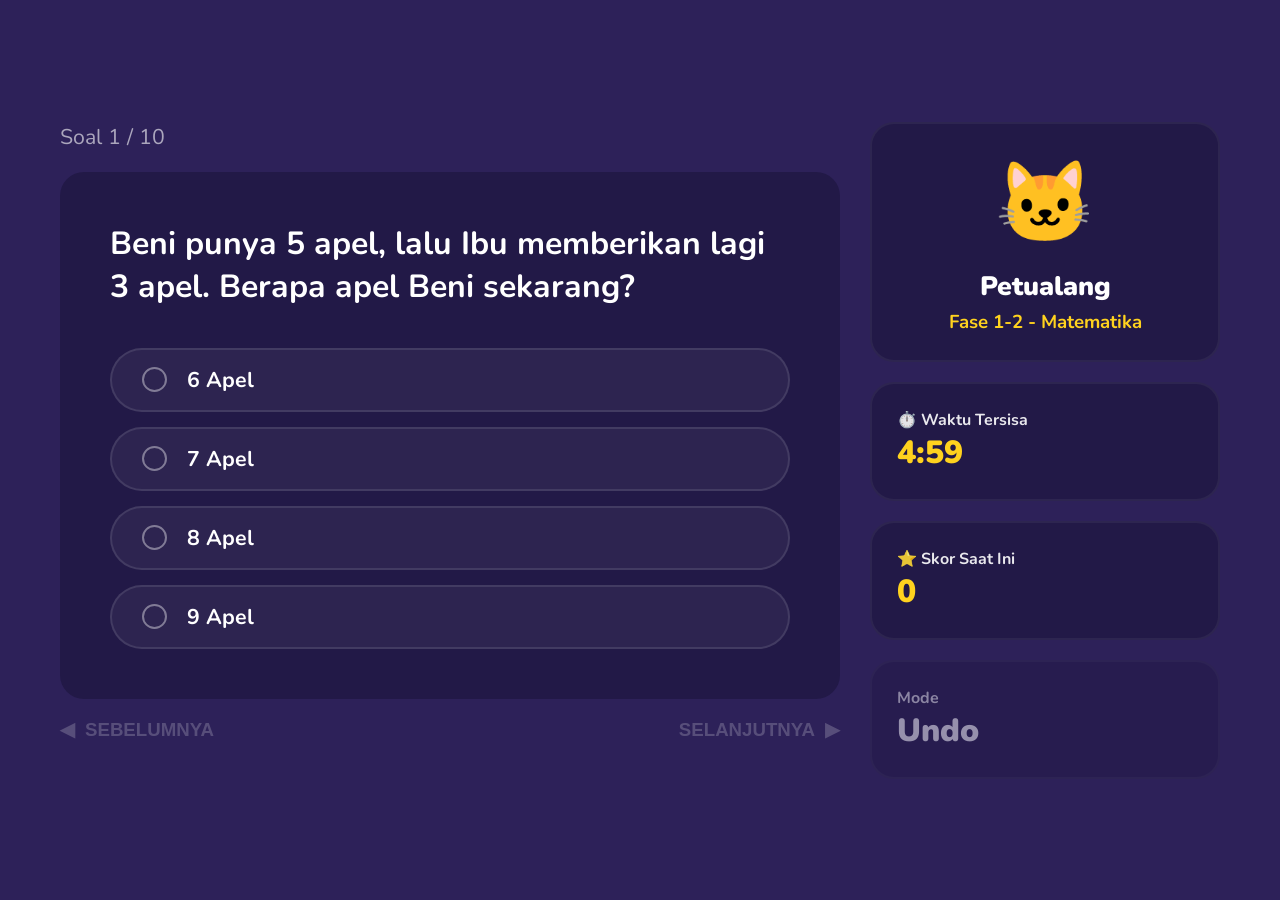
==== kuis.html @ db153680 "Add files via upload" ====
﻿<!DOCTYPE html>
<html lang="id">
<head>
    <meta charset="UTF-8">
    <meta name="viewport" content="width=device-width, initial-scale=1.0">
    <title>Quiz Bintang - Sedang Mengerjakan</title>
    <link rel="preconnect" href="https://fonts.googleapis.com">
    <link rel="preconnect" href="https://fonts.gstatic.com" crossorigin>
    <link href="https://fonts.googleapis.com/css2?family=Nunito:wght@400;700;900&display=swap" rel="stylesheet">
    <link rel="stylesheet" href="style.css">
</head>
<body>

    <div class="app-background">
        <div class="kuis-layout">
            <main>
                <div class="nomor-soal" id="display-progress">Soal 1 / 10</div>
                <div class="box-soal">
                    <h2 class="teks-pertanyaan" id="teks-soal">Memuat soal...</h2>
                    <div class="opsi-container" id="container-opsi"></div>
                </div>

                <div class="footer-nav">
                    <button class="btn-nav" id="btn-sebelumnya" disabled>
                        <span>◀</span> SEBELUMNYA
                    </button>
                    <button class="btn-nav" id="btn-selanjutnya" disabled>
                        SELANJUTNYA <span>▶</span>
                    </button>
                </div>
            </main>

            <aside class="sidebar-kuis">
                <div class="widget-kuis profil-peserta">
                    <div class="char-display" id="player-char">🐱</div>
                    <div class="name-display" id="player-name">Peserta</div>
                    <p id="display-fase-mapel" style="color:var(--text-gold); font-weight:700; font-size:14pt; margin-top:5px;">KUIS</p>
                </div>

                <div class="widget-kuis">
                    <div class="info-label">⏱️ Waktu Tersisa</div>
                    <div class="info-value" id="timer">05:00</div>
                </div>

                <div class="widget-kuis">
                    <div class="info-label">⭐ Skor Saat Ini</div>
                    <div class="info-value" id="skor-live">0</div>
                </div>

                <div class="widget-kuis" style="opacity: 0.5;">
                    <div class="info-label">Mode</div>
                    <div class="info-value">Undo</div>
                </div>
            </aside>
        </div>
    </div>

    <script src="data-karakter.js"></script>
    <script src="data-soal.js"></script>

    <script>
        class NodeSoal {
            constructor(soalMentah) {
                this.id = soalMentah.id;
                this.teks = soalMentah.teks;
                this.pilihan = soalMentah.pilihan;
                this.kunci = soalMentah.kunci;
                this.jawabanUser = null;
                this.next = null;
            }
        }

        class LinkedListBankSoal {
            constructor() {
                this.head = null;
                this.size = 0;
            }

            insertLast(soalMentah) {
                // ======= [LOGIKA STRUKTUR DATA: LINKED LIST INSERT LAST - BUAT NODE BARU] =======
                const node = new NodeSoal(soalMentah);
                if (!this.head) {
                    // ======= [LOGIKA STRUKTUR DATA: LINKED LIST HEAD DIISI NODE PERTAMA] =======
                    this.head = node;
                } else {
                    // ======= [LOGIKA STRUKTUR DATA: LINKED LIST TRAVERSAL MULAI DARI HEAD] =======
                    let curr = this.head;
                    // ======= [LOGIKA STRUKTUR DATA: LINKED LIST CEK POINTER NEXT SAMPAI TAIL] =======
                    while (curr.next) curr = curr.next;
                    // ======= [LOGIKA STRUKTUR DATA: LINKED LIST SAMBUNG TAIL.NEXT KE NODE BARU] =======
                    curr.next = node;
                }
                // ======= [LOGIKA STRUKTUR DATA: LINKED LIST UPDATE UKURAN LIST] =======
                this.size++;
            }

            clear() {
                // ======= [LOGIKA STRUKTUR DATA: LINKED LIST CLEAR HEAD] =======
                this.head = null;
                // ======= [LOGIKA STRUKTUR DATA: LINKED LIST RESET SIZE] =======
                this.size = 0;
            }
        }

        class DSNode {
            constructor(ptr) {
                this.data = ptr;
                this.next = null;
            }
        }

        class DequeAntreanSoal {
            constructor() {
                this.front = null;
                this.rear = null;
                this.size = 0;
            }

            enqueueRear(nodeSoalPtr) {
                // ======= [LOGIKA STRUKTUR DATA: QUEUE ENQUEUE REAR - BUAT NODE BARU] =======
                const node = new DSNode(nodeSoalPtr);
                if (!this.rear) {
                    // ======= [LOGIKA STRUKTUR DATA: QUEUE FRONT DAN REAR DIISI NODE PERTAMA] =======
                    this.front = this.rear = node;
                } else {
                    // ======= [LOGIKA STRUKTUR DATA: QUEUE SAMBUNG REAR.NEXT KE NODE BARU] =======
                    this.rear.next = node;
                    // ======= [LOGIKA STRUKTUR DATA: QUEUE GESER POINTER REAR] =======
                    this.rear = node;
                }
                // ======= [LOGIKA STRUKTUR DATA: QUEUE UPDATE SIZE] =======
                this.size++;
            }

            enqueueFront(nodeSoalPtr) {
                // ======= [LOGIKA STRUKTUR DATA: DEQUE ENQUEUE FRONT - BUAT NODE BARU] =======
                const node = new DSNode(nodeSoalPtr);
                if (!this.front) {
                    // ======= [LOGIKA STRUKTUR DATA: DEQUE FRONT DAN REAR DIISI NODE PERTAMA] =======
                    this.front = this.rear = node;
                } else {
                    // ======= [LOGIKA STRUKTUR DATA: DEQUE NODE BARU MENUNJUK FRONT LAMA] =======
                    node.next = this.front;
                    // ======= [LOGIKA STRUKTUR DATA: DEQUE GESER POINTER FRONT KE NODE BARU] =======
                    this.front = node;
                }
                // ======= [LOGIKA STRUKTUR DATA: DEQUE UPDATE SIZE] =======
                this.size++;
            }

            dequeue() {
                // ======= [LOGIKA STRUKTUR DATA: QUEUE DEQUEUE - CEK KOSONG] =======
                if (!this.front) return null;
                // ======= [LOGIKA STRUKTUR DATA: QUEUE DEQUEUE - AMBIL DATA DARI FRONT] =======
                const data = this.front.data;
                // ======= [LOGIKA STRUKTUR DATA: QUEUE DEQUEUE - GESER FRONT KE NODE BERIKUTNYA] =======
                this.front = this.front.next;
                // ======= [LOGIKA STRUKTUR DATA: QUEUE DEQUEUE - RESET REAR JIKA ANTREAN HABIS] =======
                if (!this.front) this.rear = null;
                // ======= [LOGIKA STRUKTUR DATA: QUEUE DEQUEUE - UPDATE SIZE] =======
                this.size--;
                return data;
            }

            isEmpty() {
                return this.size === 0;
            }
        }

        class StackUndoJawaban {
            constructor() {
                this.top = null;
                this.count = 0;
            }

            push(nodeSoalPtr) {
                // ======= [LOGIKA STRUKTUR DATA: STACK PUSH - BUAT NODE BARU] =======
                const node = new DSNode(nodeSoalPtr);
                // ======= [LOGIKA STRUKTUR DATA: STACK PUSH - NODE BARU MENUNJUK TOP LAMA] =======
                node.next = this.top;
                // ======= [LOGIKA STRUKTUR DATA: STACK PUSH - TOP DIGESER KE NODE BARU] =======
                this.top = node;
                // ======= [LOGIKA STRUKTUR DATA: STACK PUSH - UPDATE COUNT] =======
                this.count++;
            }

            pop() {
                // ======= [LOGIKA STRUKTUR DATA: STACK POP - CEK KOSONG] =======
                if (!this.top) return null;
                // ======= [LOGIKA STRUKTUR DATA: STACK POP - AMBIL DATA DARI TOP] =======
                const data = this.top.data;
                // ======= [LOGIKA STRUKTUR DATA: STACK POP - TOP DIGESER KE NODE BERIKUTNYA] =======
                this.top = this.top.next;
                // ======= [LOGIKA STRUKTUR DATA: STACK POP - UPDATE COUNT] =======
                this.count--;
                return data;
            }

            isEmpty() {
                return this.top === null;
            }
        }

        const fase = localStorage.getItem('selected_fase') || '1-2';
        const mapelTersimpan = localStorage.getItem('selected_mapel') || 'MTK';
        const nama = localStorage.getItem('player_name') || 'Petualang';
        const charId = localStorage.getItem('player_char_id') || 'kucing';

        const normalisasiMapel = {
            'Matematika': 'MTK',
            'MTK': 'MTK',
            'Umum': 'PENGETAHUAN_UMUM',
            'Pengetahuan Umum': 'PENGETAHUAN_UMUM',
            'PENGETAHUAN_UMUM': 'PENGETAHUAN_UMUM',
            'Inggris': 'INGGRIS',
            'Bahasa Inggris': 'INGGRIS',
            'INGGRIS': 'INGGRIS',
            'IPAS': 'IPAS'
        };
        const labelMapel = {
            'MTK': 'Matematika',
            'PENGETAHUAN_UMUM': 'Pengetahuan Umum',
            'INGGRIS': 'Bahasa Inggris',
            'IPAS': 'IPAS'
        };
        const mapel = normalisasiMapel[mapelTersimpan] || mapelTersimpan;

        document.getElementById('player-name').innerText = nama;
        document.getElementById('display-fase-mapel').innerText = `Fase ${fase} - ${labelMapel[mapel] || mapel}`;
        const charData = DAFTAR_KARAKTER.find(c => c.id === charId);
        document.getElementById('player-char').innerText = charData ? charData.emoji : '🐱';

        const bankSoal = new LinkedListBankSoal();
        const antreanKuis = new DequeAntreanSoal();
        const stackUndo = new StackUndoJawaban();

        let soalAktif = null;
        let skor = 0;
        let nomorUrut = 0;
        let waktu = 300;
        let kuisSudahSelesai = false;

        const sumberData = (BANK_SOAL_MENTAH[fase] && BANK_SOAL_MENTAH[fase][mapel])
            ? BANK_SOAL_MENTAH[fase][mapel]
            : BANK_SOAL_MENTAH['1-2']['MTK'];

        sumberData.forEach(item => {
            // ======= [LOGIKA STRUKTUR DATA: LINKED LIST INSERT LAST SAAT MEMUAT BANK SOAL] =======
            bankSoal.insertLast(item);
        });

        const totalSoal = bankSoal.size;

        // ======= [LOGIKA STRUKTUR DATA: LINKED LIST TRAVERSAL DIMULAI DARI HEAD] =======
        let ptr = bankSoal.head;
        while (ptr) {
            // ======= [LOGIKA STRUKTUR DATA: QUEUE ENQUEUE REAR DARI NODE LINKED LIST] =======
            antreanKuis.enqueueRear(ptr);
            // ======= [LOGIKA STRUKTUR DATA: LINKED LIST PINDAH KE POINTER NEXT] =======
            ptr = ptr.next;
        }

        function tampilkanSoal() {
            if (antreanKuis.isEmpty()) {
                selesaikanKuis();
                return;
            }

            nomorUrut++;
            // ======= [LOGIKA STRUKTUR DATA: QUEUE DEQUEUE UNTUK MENGAMBIL SOAL AKTIF] =======
            soalAktif = antreanKuis.dequeue();

            document.getElementById('display-progress').innerText = `Soal ${nomorUrut} / ${totalSoal}`;
            document.getElementById('teks-soal').innerText = soalAktif.teks;
            document.getElementById('btn-sebelumnya').disabled = stackUndo.isEmpty();
            document.getElementById('btn-selanjutnya').disabled = true;

            const containerOpsi = document.getElementById('container-opsi');
            containerOpsi.innerHTML = '';

            const abcd = ['A', 'B', 'C', 'D'];
            soalAktif.pilihan.forEach((teks, idx) => {
                const div = document.createElement('div');
                div.className = 'opsi-item';
                div.innerHTML = `<div class="bullet-radio"></div> <span>${teks}</span>`;

                if (soalAktif.jawabanUser === abcd[idx]) {
                    div.classList.add('selected');
                    document.getElementById('btn-selanjutnya').disabled = false;
                }

                div.onclick = () => {
                    document.querySelectorAll('.opsi-item').forEach(el => el.classList.remove('selected'));
                    div.classList.add('selected');
                    // ======= [LOGIKA STRUKTUR DATA: LINKED LIST UPDATE FIELD JAWABAN DI NODE AKTIF] =======
                    soalAktif.jawabanUser = abcd[idx];
                    document.getElementById('btn-selanjutnya').disabled = false;
                };
                containerOpsi.appendChild(div);
            });
        }

        document.getElementById('btn-selanjutnya').onclick = () => {
            // ======= [LOGIKA STRUKTUR DATA: STACK PUSH SOAL AKTIF KE RIWAYAT UNDO] =======
            stackUndo.push(soalAktif);
            hitungSkorLive();
            tampilkanSoal();
        };

        document.getElementById('btn-sebelumnya').onclick = () => {
            if (stackUndo.isEmpty()) return;

            // ======= [LOGIKA STRUKTUR DATA: DEQUE ENQUEUE FRONT SOAL AKTIF UNTUK DIKEMBALIKAN] =======
            antreanKuis.enqueueFront(soalAktif);
            // ======= [LOGIKA STRUKTUR DATA: STACK POP AMBIL SOAL SEBELUMNYA] =======
            const soalLama = stackUndo.pop();

            hitungSkorLive();
            nomorUrut -= 2;
            if (nomorUrut < 0) nomorUrut = 0;
            soalAktif = null;

            // ======= [LOGIKA STRUKTUR DATA: DEQUE ENQUEUE FRONT SOAL LAMA AGAR LANGSUNG DIRENDER] =======
            antreanKuis.enqueueFront(soalLama);
            tampilkanSoal();
        };

        function hitungSkorLive() {
            let skorSementara = 0;
            // ======= [LOGIKA STRUKTUR DATA: STACK TRAVERSAL DIMULAI DARI TOP] =======
            let cursor = stackUndo.top;
            while (cursor) {
                if (cursor.data.jawabanUser === cursor.data.kunci) skorSementara += 10;
                // ======= [LOGIKA STRUKTUR DATA: STACK TRAVERSAL PINDAH KE NODE NEXT] =======
                cursor = cursor.next;
            }
            skor = skorSementara;
            document.getElementById('skor-live').innerText = skor;
        }

        function selesaikanKuis() {
            if (kuisSudahSelesai) return;
            kuisSudahSelesai = true;
            clearInterval(timerInterval);

            let benar = 0;
            // ======= [LOGIKA STRUKTUR DATA: LINKED LIST TRAVERSAL REKAP SKOR DIMULAI DARI HEAD] =======
            let curr = bankSoal.head;
            while (curr) {
                if (curr.jawabanUser === curr.kunci) benar++;
                // ======= [LOGIKA STRUKTUR DATA: LINKED LIST TRAVERSAL PINDAH KE POINTER NEXT] =======
                curr = curr.next;
            }

            const skorAkhir = benar * 10;
            localStorage.setItem('skor_akhir', skorAkhir);
            localStorage.setItem('benar_hitung', benar);
            localStorage.setItem('durasi_detik', 300 - waktu);
            window.location.href = 'statistik.html';
        }

        const timerInterval = setInterval(() => {
            if (waktu > 0) {
                waktu--;
                const m = Math.floor(waktu / 60);
                const d = waktu % 60;
                document.getElementById('timer').innerText = `${m}:${d < 10 ? '0' + d : d}`;
            } else {
                alert('Waktu pengerjaan kuis habis!');
                selesaikanKuis();
            }
        }, 1000);

        tampilkanSoal();
    </script>
</body>
</html>
---- style.css ----
/* --- RESET & VARIABLES --- */
* {
    box-sizing: border-box;
    margin: 0;
    padding: 0;
}

:root {
    --bg-color: #2D2159;         
    --input-bg-color: #1D143D;   
    --char-bg-color: #2B2158;    
    --btn-bg-color: #2D2453;     
    --card-kelas-bg: #221947;    /* Warna ungu kotak kelas sesuai figma */
    --text-white: #FFFFFF;
    --text-pink: #FF66A1;
    --text-gold: #FFD21E;
    --font-family: 'Nunito', sans-serif;
}

body {
    font-family: var(--font-family);
    -webkit-font-smoothing: antialiased;
    background-color: var(--bg-color);
    min-height: 100vh;
    display: flex;
    justify-content: center;
    align-items: center;
    overflow-x: hidden;
}

.app-background {
    width: 100%;
    max-width: 1200px; 
    padding: 40px 20px;
    display: flex;
    justify-content: center;
    align-items: center;
}

.container {
    width: 100%;
    display: flex;
    flex-direction: column;
    align-items: center;
    gap: 35px;
}

/* UTILITY UNTUK PINDAH PAGE */
.d-none { display: none !important; }

/* --- 1. HEADER STYLE --- */
.header-kuis {
    display: flex;
    align-items: center;
    justify-content: center;
    gap: 20px;
}

.judul-utama {
    font-size: 56pt; 
    font-weight: 900;
    letter-spacing: 2px;
}

.gold-text { color: var(--text-gold); }
.pink-text { color: var(--text-pink); }

.icon-trophy { font-size: 56pt; }

/* --- 2. FORM STYLE --- */
.form-seksi {
    width: 100%;
    display: flex;
    flex-direction: column;
    align-items: center;
    gap: 15px;
}

.label-form {
    color: var(--text-white) !important;
    font-weight: 700;
    font-size: 22pt;
    display: flex;
    align-items: center;
    gap: 10px;
}

.icon-profile { font-size: 24pt; }

.custom-input {
    width: 100%;
    max-width: 700px; 
    background-color: var(--input-bg-color);
    border: 2px solid rgba(255,255,255,0.15);
    border-radius: 30px; 
    padding: 20px 30px; 
    font-family: var(--font-family);
    font-size: 18pt; 
    color: var(--text-white);
    outline: none;
    text-align: left; 
    transition: all 0.3s;
}

.custom-input:focus {
    border-color: var(--text-gold);
    box-shadow: 0 0 15px rgba(255, 210, 30, 0.2);
}

/* --- 3. PILIH KARAKTER STYLE --- */
.karakter-seksi {
    width: 100%;
    display: flex;
    flex-direction: column;
    align-items: center;
    gap: 20px;
}

.sub-judul {
    color: var(--text-white) !important;
    font-weight: 700;
    font-size: 20pt; 
}

.character-grid {
    display: grid;
    grid-template-columns: repeat(5, 1fr);
    grid-template-rows: repeat(2, auto);
    gap: 25px; 
    width: auto;
}

.character-item {
    width: 100px;  
    height: 100px; 
    background-color: var(--char-bg-color);
    border-radius: 50%;
    display: flex;
    justify-content: center;
    align-items: center;
    cursor: pointer;
    transition: all 0.2s;
    border: 4px solid transparent; 
}

.character-item:hover {
    transform: scale(1.15);
    background-color: rgba(43, 33, 88, 0.8);
}

.character-item.selected {
    border-color: var(--text-gold);
    box-shadow: 0 0 20px rgba(255, 210, 30, 0.4);
}

.animal-emoji { font-size: 45pt; }

/* --- PAGE 2: PILIHAN KELAS STYLE (SANGAT PRESISI FIGMA) --- */
.kelas-seksi {
    width: 100%;
    display: flex;
    justify-content: center;
}

.kelas-grid {
    display: grid;
    grid-template-columns: repeat(3, 1fr); /* 3 Kotak sejajar */
    gap: 30px;
    width: 100%;
    max-width: 900px;
}

.card-kelas {
    background-color: var(--card-kelas-bg);
    border: 2px solid rgba(255, 255, 255, 0.05);
    border-radius: 24px;
    padding: 40px 20px;
    display: flex;
    flex-direction: column;
    align-items: center;
    justify-content: center;
    gap: 20px;
    cursor: pointer;
    transition: all 0.2s ease-in-out;
    box-shadow: 0 10px 20px rgba(0,0,0,0.15);
}

.card-kelas:hover {
    transform: translateY(-5px);
    border-color: rgba(255, 255, 255, 0.2);
}

.card-kelas.selected {
    border-color: var(--text-gold);
    box-shadow: 0 0 25px rgba(255, 210, 30, 0.2);
}

/* Lingkaran Warna Indikator */
.circle-indicator {
    width: 60px;
    height: 60px;
    border-radius: 50%;
    border: 3px solid #000000; /* Border hitam tebal sesuai mockup figma */
}

.bg-green { background-color: #00CC00; }
.bg-yellow { background-color: #FFDD00; }
.bg-red { background-color: #FF1A1A; }

.nama-kelas {
    color: var(--text-white)!important;
    font-size: 20pt;
    font-weight: 900;
}

.detail-soal {
    color: rgba(255, 255, 255, 0.6);
    font-size: 14pt;
    font-weight: 400;
}

/* --- 4. BUTTON STYLE --- */
.action-seksi {
    width: 100%;
    display: flex;
    justify-content: center;
    margin-top: 20px;
}

.btn-petualangan {
    background-color: var(--btn-bg-color);
    border: 2px solid rgba(255,255,255,0.15);
    color: var(--text-white);
    font-family: var(--font-family);
    font-weight: 900;
    font-size: 16pt; 
    padding: 18px 45px; 
    border-radius: 30px; 
    cursor: pointer;
    display: flex;
    align-items: center;
    justify-content: center;
    gap: 10px;
    transition: all 0.2s;
    letter-spacing: 1px;
    color: var(--text-white) !important;
}

.btn-petualangan:hover:not(:disabled) {
    background-color: #3B2E6E;
    transform: translateY(-3px);
    box-shadow: 0 8px 20px rgba(0,0,0,0.3);
}

.btn-petualangan:disabled {
    opacity: 0.2; /* Dibuat lebih transparan/gelap saat disable sesuai figma */
    cursor: not-allowed;
}

.sparkle { font-size: 18pt; color: var(--text-gold); }

/* --- PAGE 3: PILIH MATA PELAJARAN STYLE --- */
.mapel-grid {
    display: grid;
    grid-template-columns: repeat(3, 1fr);
    gap: 30px;
    width: 100%;
    max-width: 1000px;
}

.card-mapel {
    background-color: var(--card-kelas-bg);
    border: 2px solid rgba(255, 255, 255, 0.05);
    border-radius: 24px;
    padding: 50px 20px;
    display: flex;
    flex-direction: column;
    align-items: center;
    justify-content: center;
    gap: 15px;
    cursor: pointer;
    transition: all 0.2s ease-in-out;
    box-shadow: 0 10px 20px rgba(0,0,0,0.2);
}

.card-mapel:hover {
    transform: translateY(-8px);
    border-color: rgba(255, 255, 255, 0.2);
}

.card-mapel.selected {
    border-color: var(--text-gold);
    background-color: rgba(255, 210, 30, 0.05);
    box-shadow: 0 0 30px rgba(255, 210, 30, 0.15);
}

.icon-mapel {
    font-size: 50pt;
    margin-bottom: 10px;
}

/* Khusus ikon teks GB agar terlihat tebal seperti di Figma */
.text-icon {
    font-weight: 900;
    color: var(--text-white);
    opacity: 0.9;
    font-size: 40pt;
}

.nama-mapel {
    color: var(--text-white)!important;
    font-size: 18pt;
    font-weight: 700;
    text-align: center;
}

.sub-detail {
    color: rgba(255, 255, 255, 0.5);
    font-size: 12pt;
}

/* --- PAGE 4: HALAMAN KUIS UTAMA --- */
.kuis-layout {
    display: grid;
    grid-template-columns: 1fr 350px; /* Kolom kiri lebar, kanan (sidebar) 350px */
    gap: 30px;
    width: 100%;
    max-width: 1200px;
    align-items: start;
}

/* Bagian Kiri (Soal) */
.box-soal {
    background-color: var(--card-kelas-bg);
    border-radius: 24px;
    padding: 50px;
    min-height: 400px;
    display: flex;
    flex-direction: column;
    justify-content: center;
}

.nomor-soal {
    color: rgba(255,255,255,0.6);
    font-size: 16pt;
    margin-bottom: 20px;
}

.teks-pertanyaan {
    color: var(--text-white);
    font-size: 24pt;
    font-weight: 700;
    margin-bottom: 40px;
}

/* Opsi Jawaban */
.opsi-container {
    display: flex;
    flex-direction: column;
    gap: 15px;
}

.opsi-item {
    background-color: rgba(255,255,255,0.05);
    border: 2px solid rgba(255,255,255,0.1);
    border-radius: 50px;
    padding: 15px 30px;
    color: var(--text-white);
    font-size: 16pt;
    cursor: pointer;
    display: flex;
    align-items: center;
    gap: 20px;
    transition: all 0.2s;
}

.opsi-item:hover { background-color: rgba(255,255,255,0.1); }
.opsi-item.selected {
    border-color: var(--text-gold);
    background-color: rgba(255, 210, 30, 0.1);
}

.bullet-radio {
    width: 25px;
    height: 25px;
    border: 2px solid rgba(255,255,255,0.4);
    border-radius: 50%;
}
.selected .bullet-radio {
    background-color: var(--text-gold);
    border-color: var(--text-gold);
}

/* Bagian Kanan (Sidebar Dashboard) */
.sidebar-kuis {
    display: flex;
    flex-direction: column;
    gap: 20px;
}

.widget-kuis {
    background-color: var(--card-kelas-bg);
    border: 2px solid rgba(255,255,255,0.05);
    border-radius: 24px;
    padding: 25px;
}

.profil-peserta {
    text-align: center;
}
.char-display { font-size: 60pt; margin-bottom: 10px; }
.name-display { color: var(--text-white); font-size: 20pt; font-weight: 900; }

.info-row {
    display: flex;
    align-items: center;
    gap: 15px;
    color: var(--text-white);
    margin-bottom: 10px;
}
.info-label { font-size: 12pt; opacity: 0.7; }
.info-value { font-size: 24pt; font-weight: 900; }

.footer-nav {
    grid-column: 1 / 2; /* Navigasi ada di bawah kotak soal */
    display: flex;
    justify-content: space-between;
    margin-top: 20px;
}

.btn-nav {
    background: none;
    border: none;
    color: var(--text-white);
    font-size: 14pt;
    font-weight: 700;
    cursor: pointer;
    display: flex;
    align-items: center;
    gap: 10px;
    opacity: 0.8;
}
.btn-nav:hover:not(:disabled) { opacity: 1; color: var(--text-gold); }
.btn-nav:disabled { opacity: 0.2; cursor: not-allowed; }

/* --- PERBAIKAN TEKS GELAP PADA HALAMAN KUIS --- */

/* 1. Memaksa teks di dalam opsi pilihan ganda berwarna putih cerah */
.opsi-item span {
    color: #FFFFFF !important;
    font-weight: 700;
}

/* 2. Memaksa teks pertanyaan/soal berwarna putih cerah */
.teks-pertanyaan {
    color: #FFFFFF !important;
}

/* 3. Memaksa label info di sidebar (Waktu Tersisa, Skor, High Score) berwarna putih cerah */
.info-label {
    color: #FFFFFF !important;
    opacity: 0.9; /* Sedikit soft tapi tetap terang */
    font-weight: 700;
}

/* 4. Memaksa nilai angka di sidebar (seperti 4:55 atau skor 0) berwarna putih atau emas */
.info-value {
    color: #FFFFFF !important;
}

/* Khusus angka skor live dan timer dibuat warna emas/kuning agar estetik sesuai figma */
#timer, #skor-live {
    color: var(--text-gold) !important;
}

/* --- PAGE 5: HALAMAN HASIL / SKOR --- */
.hasil-container {
    background: rgba(34, 25, 71, 0.6); /* Transparan gelap */
    backdrop-filter: blur(10px); /* Efek blur kaca */
    -webkit-backdrop-filter: blur(10px);
    border: 2px solid rgba(255, 255, 255, 0.1);
    border-radius: 32px;
    padding: 40px;
    width: 100%;
    max-width: 550px;
    text-align: center;
    box-shadow: 0 20px 40px rgba(0, 0, 0, 0.3);
    display: flex;
    flex-direction: column;
    align-items: center;
    gap: 25px;
}

.icon-terompet {
    font-size: 60pt;
    margin-bottom: -10px;
}

.label-skor-kamu {
    color: rgba(255, 255, 255, 0.8);
    font-size: 18pt;
    font-weight: 700;
}

.skor-besar {
    font-size: 80pt;
    font-weight: 900;
    background: linear-gradient(to bottom, #FF66A1, #FF1A75);
    -webkit-background-clip: text;
    -webkit-text-fill-color: transparent;
    line-height: 1;
    margin: 10px 0;
}

.row-rekap {
    width: 100%;
    background-color: rgba(255, 255, 255, 0.05);
    border: 1px solid rgba(255, 255, 255, 0.1);
    border-radius: 20px;
    padding: 18px 24px;
    display: flex;
    justify-content: space-between;
    align-items: center;
    color: var(--text-white);
    font-size: 16pt;
}

.rekap-kiri {
    display: flex;
    align-items: center;
    gap: 12px;
    font-weight: 700;
}

.rekap-kanan {
    font-weight: 900;
}

/* Warna spesifik teks rekap kanan agar menyala */
.text-hijau { color: #2ecc71; }
.text-emas { color: var(--text-gold); }
.text-biru { color: #3498db; }

/* Kelompok Tombol Bawah Sejajar */
.btn-wrapper-hasil {
    display: flex;
    gap: 15px;
    width: 100%;
    margin-top: 15px;
}

.btn-hasil {
    flex: 1;
    border: none;
    font-family: var(--font-family);
    font-weight: 900;
    font-size: 13pt;
    padding: 16px 20px;
    border-radius: 15px;
    cursor: pointer;
    display: flex;
    align-items: center;
    justify-content: center;
    gap: 8px;
    color: var(--text-white);
    transition: all 0.2s;
}

.btn-kuning {
    background-color: #FF9F43;
}
.btn-kuning:hover { background-color: #E0872B; }

.btn-biru-terang {
    background-color: #4D79FF;
}
.btn-biru-terang:hover { background-color: #3356CC; }

/* --- PAGE 6: HALAMAN LEADERBOARD GLOBAL --- */
.leaderboard-container {
    background: rgba(34, 25, 71, 0.6);
    backdrop-filter: blur(15px);
    -webkit-backdrop-filter: blur(15px);
    border: 2px solid rgba(255, 255, 255, 0.1);
    border-radius: 32px;
    padding: 40px;
    width: 100%;
    max-width: 1100px;
    box-shadow: 0 20px 50px rgba(0, 0, 0, 0.4);
}

.sub-judul-leaderboard {
    color: rgba(255, 255, 255, 0.6);
    font-size: 16pt;
    text-align: center;
    margin-top: -25px;
    margin-bottom: 30px;
}

/* Tabel Flexbox Peringkat */
.tabel-papan {
    width: 100%;
    display: flex;
    flex-direction: column;
    gap: 12px;
}

/* Baris Header Tabel */
.baris-header {
    display: grid;
    grid-template-columns: 80px 2fr 1fr 1fr 1.2fr 1.2fr;
    padding: 10px 25px;
    color: rgba(255, 255, 255, 0.4);
    font-size: 12pt;
    font-weight: 700;
    text-transform: uppercase;
    letter-spacing: 1px;
    border-bottom: 1px solid rgba(255, 255, 255, 0.1);
}

/* Baris Data Pemain */
.baris-pemain {
    display: grid;
    grid-template-columns: 80px 2fr 1fr 1fr 1.2fr 1.2fr;
    align-items: center;
    background-color: rgba(255, 255, 255, 0.05);
    border: 1px solid rgba(255, 255, 255, 0.08);
    border-radius: 16px;
    padding: 18px 25px;
    color: var(--text-white);
    font-size: 16pt;
    transition: all 0.2s;
}

/* Warna dan Medali Khusus Juara 1, 2, 3 Sesuai Figma */
.baris-pemain.juara-1 {
    background: rgba(255, 210, 30, 0.12);
    border-color: rgba(255, 210, 30, 0.3);
}
.baris-pemain.juara-2 {
    background: rgba(255, 255, 255, 0.08);
    border-color: rgba(255, 255, 255, 0.2);
}
.baris-pemain.juara-3 {
    background: rgba(255, 102, 161, 0.12);
    border-color: rgba(255, 102, 161, 0.3);
}

/* Kolom Alignment & Style */
.kol-rank { font-weight: 900; font-size: 18pt; }
.juara-1 .kol-rank { color: var(--text-gold); }
.juara-3 .kol-rank { color: var(--text-pink); }

.kol-name { font-weight: 700; }
.kol-char { font-size: 26pt; display: flex; justify-content: flex-start; }
.kol-skor { font-weight: 900; font-size: 20pt; }

.kol-level {
    display: inline-block;
    background-color: #2ecc71;
    color: white;
    padding: 6px 16px;
    border-radius: 20px;
    font-size: 12pt;
    font-weight: 700;
    width: fit-content;
}

.kol-mapel { color: rgba(255, 255, 255, 0.7); }

/* Tombol Aksi Paling Bawah */
.wrapper-nav-bawah {
    display: flex;
    justify-content: center;
    gap: 20px;
    margin-top: 35px;
    width: 100%;
}

.btn-bawah-biru {
    background-color: #4D79FF;
    border: none;
    color: white;
    font-family: var(--font-family);
    font-weight: 900;
    font-size: 14pt;
    padding: 16px 35px;
    border-radius: 30px;
    cursor: pointer;
    display: flex;
    align-items: center;
    gap: 10px;
    transition: all 0.2s;
}
.btn-bawah-biru:hover { background-color: #3356CC; transform: translateY(-2px); }

.btn-bawah-abu {
    background-color: rgba(255,255,255,0.1);
    border: 1px solid rgba(255,255,255,0.1);
    color: white;
    font-family: var(--font-family);
    font-weight: 900;
    font-size: 14pt;
    padding: 16px 35px;
    border-radius: 30px;
    cursor: pointer;
    display: flex;
    align-items: center;
    gap: 10px;
    transition: all 0.2s;
}
.btn-bawah-abu:hover { background-color: rgba(255,255,255,0.2); }
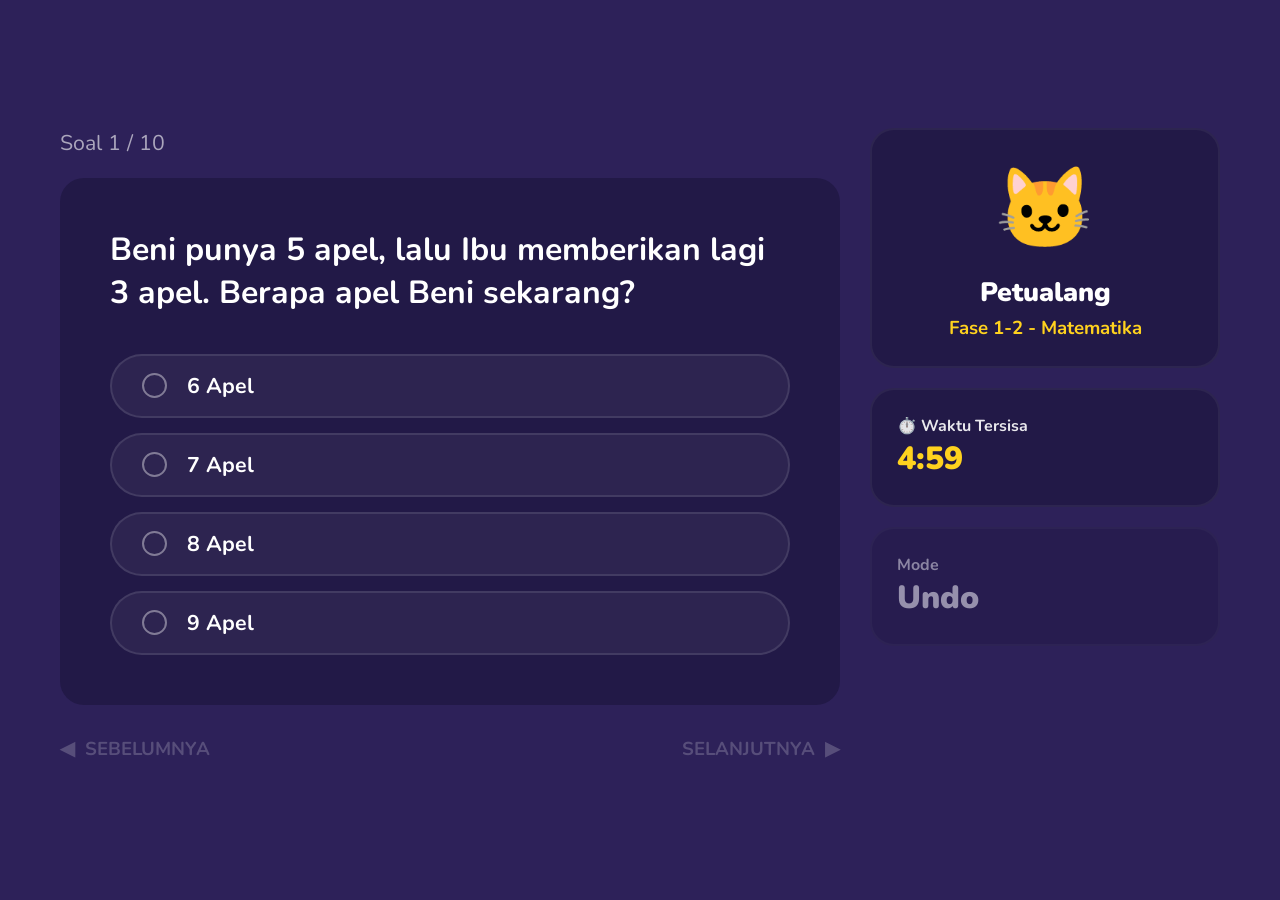
==== commit aef5962f: "fix 1" ====
--- a/kuis.html
+++ b/kuis.html
@@ -40,11 +40,6 @@
                 <div class="widget-kuis">
                     <div class="info-label">⏱️ Waktu Tersisa</div>
                     <div class="info-value" id="timer">05:00</div>
-                </div>
-
-                <div class="widget-kuis">
-                    <div class="info-label">⭐ Skor Saat Ini</div>
-                    <div class="info-value" id="skor-live">0</div>
                 </div>
 
                 <div class="widget-kuis" style="opacity: 0.5;">
@@ -335,7 +330,6 @@
                 cursor = cursor.next;
             }
             skor = skorSementara;
-            document.getElementById('skor-live').innerText = skor;
         }
 
         function selesaikanKuis() {
@@ -374,5 +368,5 @@
         tampilkanSoal();
     </script>
 </body>
-</html>
-
+</html>
+
--- a/style.css
+++ b/style.css
@@ -1,712 +1,1064 @@
-/* --- RESET & VARIABLES --- */
-* {
-    box-sizing: border-box;
-    margin: 0;
-    padding: 0;
-}
-
-:root {
-    --bg-color: #2D2159;         
-    --input-bg-color: #1D143D;   
-    --char-bg-color: #2B2158;    
-    --btn-bg-color: #2D2453;     
-    --card-kelas-bg: #221947;    /* Warna ungu kotak kelas sesuai figma */
-    --text-white: #FFFFFF;
-    --text-pink: #FF66A1;
-    --text-gold: #FFD21E;
-    --font-family: 'Nunito', sans-serif;
-}
-
-body {
-    font-family: var(--font-family);
-    -webkit-font-smoothing: antialiased;
-    background-color: var(--bg-color);
-    min-height: 100vh;
-    display: flex;
-    justify-content: center;
-    align-items: center;
-    overflow-x: hidden;
-}
-
-.app-background {
-    width: 100%;
-    max-width: 1200px; 
-    padding: 40px 20px;
-    display: flex;
-    justify-content: center;
-    align-items: center;
-}
-
-.container {
-    width: 100%;
-    display: flex;
-    flex-direction: column;
-    align-items: center;
-    gap: 35px;
-}
-
-/* UTILITY UNTUK PINDAH PAGE */
-.d-none { display: none !important; }
-
-/* --- 1. HEADER STYLE --- */
-.header-kuis {
-    display: flex;
-    align-items: center;
-    justify-content: center;
-    gap: 20px;
-}
-
-.judul-utama {
-    font-size: 56pt; 
-    font-weight: 900;
-    letter-spacing: 2px;
-}
-
-.gold-text { color: var(--text-gold); }
-.pink-text { color: var(--text-pink); }
-
-.icon-trophy { font-size: 56pt; }
-
-/* --- 2. FORM STYLE --- */
-.form-seksi {
-    width: 100%;
-    display: flex;
-    flex-direction: column;
-    align-items: center;
-    gap: 15px;
-}
-
-.label-form {
-    color: var(--text-white) !important;
-    font-weight: 700;
-    font-size: 22pt;
-    display: flex;
-    align-items: center;
-    gap: 10px;
-}
-
-.icon-profile { font-size: 24pt; }
-
-.custom-input {
-    width: 100%;
-    max-width: 700px; 
-    background-color: var(--input-bg-color);
-    border: 2px solid rgba(255,255,255,0.15);
-    border-radius: 30px; 
-    padding: 20px 30px; 
-    font-family: var(--font-family);
-    font-size: 18pt; 
-    color: var(--text-white);
-    outline: none;
-    text-align: left; 
-    transition: all 0.3s;
-}
-
-.custom-input:focus {
-    border-color: var(--text-gold);
-    box-shadow: 0 0 15px rgba(255, 210, 30, 0.2);
-}
-
-/* --- 3. PILIH KARAKTER STYLE --- */
-.karakter-seksi {
-    width: 100%;
-    display: flex;
-    flex-direction: column;
-    align-items: center;
-    gap: 20px;
-}
-
-.sub-judul {
-    color: var(--text-white) !important;
-    font-weight: 700;
-    font-size: 20pt; 
-}
-
-.character-grid {
-    display: grid;
-    grid-template-columns: repeat(5, 1fr);
-    grid-template-rows: repeat(2, auto);
-    gap: 25px; 
-    width: auto;
-}
-
-.character-item {
-    width: 100px;  
-    height: 100px; 
-    background-color: var(--char-bg-color);
-    border-radius: 50%;
-    display: flex;
-    justify-content: center;
-    align-items: center;
-    cursor: pointer;
-    transition: all 0.2s;
-    border: 4px solid transparent; 
-}
-
-.character-item:hover {
-    transform: scale(1.15);
-    background-color: rgba(43, 33, 88, 0.8);
-}
-
-.character-item.selected {
-    border-color: var(--text-gold);
-    box-shadow: 0 0 20px rgba(255, 210, 30, 0.4);
-}
-
-.animal-emoji { font-size: 45pt; }
-
-/* --- PAGE 2: PILIHAN KELAS STYLE (SANGAT PRESISI FIGMA) --- */
-.kelas-seksi {
-    width: 100%;
-    display: flex;
-    justify-content: center;
-}
-
-.kelas-grid {
-    display: grid;
-    grid-template-columns: repeat(3, 1fr); /* 3 Kotak sejajar */
-    gap: 30px;
-    width: 100%;
-    max-width: 900px;
-}
-
-.card-kelas {
-    background-color: var(--card-kelas-bg);
-    border: 2px solid rgba(255, 255, 255, 0.05);
-    border-radius: 24px;
-    padding: 40px 20px;
-    display: flex;
-    flex-direction: column;
-    align-items: center;
-    justify-content: center;
-    gap: 20px;
-    cursor: pointer;
-    transition: all 0.2s ease-in-out;
-    box-shadow: 0 10px 20px rgba(0,0,0,0.15);
-}
-
-.card-kelas:hover {
-    transform: translateY(-5px);
-    border-color: rgba(255, 255, 255, 0.2);
-}
-
-.card-kelas.selected {
-    border-color: var(--text-gold);
-    box-shadow: 0 0 25px rgba(255, 210, 30, 0.2);
-}
-
-/* Lingkaran Warna Indikator */
-.circle-indicator {
-    width: 60px;
-    height: 60px;
-    border-radius: 50%;
-    border: 3px solid #000000; /* Border hitam tebal sesuai mockup figma */
-}
-
-.bg-green { background-color: #00CC00; }
-.bg-yellow { background-color: #FFDD00; }
-.bg-red { background-color: #FF1A1A; }
-
-.nama-kelas {
-    color: var(--text-white)!important;
-    font-size: 20pt;
-    font-weight: 900;
-}
-
-.detail-soal {
-    color: rgba(255, 255, 255, 0.6);
-    font-size: 14pt;
-    font-weight: 400;
-}
-
-/* --- 4. BUTTON STYLE --- */
-.action-seksi {
-    width: 100%;
-    display: flex;
-    justify-content: center;
-    margin-top: 20px;
-}
-
-.btn-petualangan {
-    background-color: var(--btn-bg-color);
-    border: 2px solid rgba(255,255,255,0.15);
-    color: var(--text-white);
-    font-family: var(--font-family);
-    font-weight: 900;
-    font-size: 16pt; 
-    padding: 18px 45px; 
-    border-radius: 30px; 
-    cursor: pointer;
-    display: flex;
-    align-items: center;
-    justify-content: center;
-    gap: 10px;
-    transition: all 0.2s;
-    letter-spacing: 1px;
-    color: var(--text-white) !important;
-}
-
-.btn-petualangan:hover:not(:disabled) {
-    background-color: #3B2E6E;
-    transform: translateY(-3px);
-    box-shadow: 0 8px 20px rgba(0,0,0,0.3);
-}
-
-.btn-petualangan:disabled {
-    opacity: 0.2; /* Dibuat lebih transparan/gelap saat disable sesuai figma */
-    cursor: not-allowed;
-}
-
-.sparkle { font-size: 18pt; color: var(--text-gold); }
-
-/* --- PAGE 3: PILIH MATA PELAJARAN STYLE --- */
-.mapel-grid {
-    display: grid;
-    grid-template-columns: repeat(3, 1fr);
-    gap: 30px;
-    width: 100%;
-    max-width: 1000px;
-}
-
-.card-mapel {
-    background-color: var(--card-kelas-bg);
-    border: 2px solid rgba(255, 255, 255, 0.05);
-    border-radius: 24px;
-    padding: 50px 20px;
-    display: flex;
-    flex-direction: column;
-    align-items: center;
-    justify-content: center;
-    gap: 15px;
-    cursor: pointer;
-    transition: all 0.2s ease-in-out;
-    box-shadow: 0 10px 20px rgba(0,0,0,0.2);
-}
-
-.card-mapel:hover {
-    transform: translateY(-8px);
-    border-color: rgba(255, 255, 255, 0.2);
-}
-
-.card-mapel.selected {
-    border-color: var(--text-gold);
-    background-color: rgba(255, 210, 30, 0.05);
-    box-shadow: 0 0 30px rgba(255, 210, 30, 0.15);
-}
-
-.icon-mapel {
-    font-size: 50pt;
-    margin-bottom: 10px;
-}
-
-/* Khusus ikon teks GB agar terlihat tebal seperti di Figma */
-.text-icon {
-    font-weight: 900;
-    color: var(--text-white);
-    opacity: 0.9;
-    font-size: 40pt;
-}
-
-.nama-mapel {
-    color: var(--text-white)!important;
-    font-size: 18pt;
-    font-weight: 700;
-    text-align: center;
-}
-
-.sub-detail {
-    color: rgba(255, 255, 255, 0.5);
-    font-size: 12pt;
-}
-
-/* --- PAGE 4: HALAMAN KUIS UTAMA --- */
-.kuis-layout {
-    display: grid;
-    grid-template-columns: 1fr 350px; /* Kolom kiri lebar, kanan (sidebar) 350px */
-    gap: 30px;
-    width: 100%;
-    max-width: 1200px;
-    align-items: start;
-}
-
-/* Bagian Kiri (Soal) */
-.box-soal {
-    background-color: var(--card-kelas-bg);
-    border-radius: 24px;
-    padding: 50px;
-    min-height: 400px;
-    display: flex;
-    flex-direction: column;
-    justify-content: center;
-}
-
-.nomor-soal {
-    color: rgba(255,255,255,0.6);
-    font-size: 16pt;
-    margin-bottom: 20px;
-}
-
-.teks-pertanyaan {
-    color: var(--text-white);
-    font-size: 24pt;
-    font-weight: 700;
-    margin-bottom: 40px;
-}
-
-/* Opsi Jawaban */
-.opsi-container {
-    display: flex;
-    flex-direction: column;
-    gap: 15px;
-}
-
-.opsi-item {
-    background-color: rgba(255,255,255,0.05);
-    border: 2px solid rgba(255,255,255,0.1);
-    border-radius: 50px;
-    padding: 15px 30px;
-    color: var(--text-white);
-    font-size: 16pt;
-    cursor: pointer;
-    display: flex;
-    align-items: center;
-    gap: 20px;
-    transition: all 0.2s;
-}
-
-.opsi-item:hover { background-color: rgba(255,255,255,0.1); }
-.opsi-item.selected {
-    border-color: var(--text-gold);
-    background-color: rgba(255, 210, 30, 0.1);
-}
-
-.bullet-radio {
-    width: 25px;
-    height: 25px;
-    border: 2px solid rgba(255,255,255,0.4);
-    border-radius: 50%;
-}
-.selected .bullet-radio {
-    background-color: var(--text-gold);
-    border-color: var(--text-gold);
-}
-
-/* Bagian Kanan (Sidebar Dashboard) */
-.sidebar-kuis {
-    display: flex;
-    flex-direction: column;
-    gap: 20px;
-}
-
-.widget-kuis {
-    background-color: var(--card-kelas-bg);
-    border: 2px solid rgba(255,255,255,0.05);
-    border-radius: 24px;
-    padding: 25px;
-}
-
-.profil-peserta {
-    text-align: center;
-}
-.char-display { font-size: 60pt; margin-bottom: 10px; }
-.name-display { color: var(--text-white); font-size: 20pt; font-weight: 900; }
-
-.info-row {
-    display: flex;
-    align-items: center;
-    gap: 15px;
-    color: var(--text-white);
-    margin-bottom: 10px;
-}
-.info-label { font-size: 12pt; opacity: 0.7; }
-.info-value { font-size: 24pt; font-weight: 900; }
-
-.footer-nav {
-    grid-column: 1 / 2; /* Navigasi ada di bawah kotak soal */
-    display: flex;
-    justify-content: space-between;
-    margin-top: 20px;
-}
-
-.btn-nav {
-    background: none;
-    border: none;
-    color: var(--text-white);
-    font-size: 14pt;
-    font-weight: 700;
-    cursor: pointer;
-    display: flex;
-    align-items: center;
-    gap: 10px;
-    opacity: 0.8;
-}
-.btn-nav:hover:not(:disabled) { opacity: 1; color: var(--text-gold); }
-.btn-nav:disabled { opacity: 0.2; cursor: not-allowed; }
-
-/* --- PERBAIKAN TEKS GELAP PADA HALAMAN KUIS --- */
-
-/* 1. Memaksa teks di dalam opsi pilihan ganda berwarna putih cerah */
-.opsi-item span {
-    color: #FFFFFF !important;
-    font-weight: 700;
-}
-
-/* 2. Memaksa teks pertanyaan/soal berwarna putih cerah */
-.teks-pertanyaan {
-    color: #FFFFFF !important;
-}
-
-/* 3. Memaksa label info di sidebar (Waktu Tersisa, Skor, High Score) berwarna putih cerah */
-.info-label {
-    color: #FFFFFF !important;
-    opacity: 0.9; /* Sedikit soft tapi tetap terang */
-    font-weight: 700;
-}
-
-/* 4. Memaksa nilai angka di sidebar (seperti 4:55 atau skor 0) berwarna putih atau emas */
-.info-value {
-    color: #FFFFFF !important;
-}
-
-/* Khusus angka skor live dan timer dibuat warna emas/kuning agar estetik sesuai figma */
-#timer, #skor-live {
-    color: var(--text-gold) !important;
-}
-
-/* --- PAGE 5: HALAMAN HASIL / SKOR --- */
-.hasil-container {
-    background: rgba(34, 25, 71, 0.6); /* Transparan gelap */
-    backdrop-filter: blur(10px); /* Efek blur kaca */
-    -webkit-backdrop-filter: blur(10px);
-    border: 2px solid rgba(255, 255, 255, 0.1);
-    border-radius: 32px;
-    padding: 40px;
-    width: 100%;
-    max-width: 550px;
-    text-align: center;
-    box-shadow: 0 20px 40px rgba(0, 0, 0, 0.3);
-    display: flex;
-    flex-direction: column;
-    align-items: center;
-    gap: 25px;
-}
-
-.icon-terompet {
-    font-size: 60pt;
-    margin-bottom: -10px;
-}
-
-.label-skor-kamu {
-    color: rgba(255, 255, 255, 0.8);
-    font-size: 18pt;
-    font-weight: 700;
-}
-
-.skor-besar {
-    font-size: 80pt;
-    font-weight: 900;
-    background: linear-gradient(to bottom, #FF66A1, #FF1A75);
-    -webkit-background-clip: text;
-    -webkit-text-fill-color: transparent;
-    line-height: 1;
-    margin: 10px 0;
-}
-
-.row-rekap {
-    width: 100%;
-    background-color: rgba(255, 255, 255, 0.05);
-    border: 1px solid rgba(255, 255, 255, 0.1);
-    border-radius: 20px;
-    padding: 18px 24px;
-    display: flex;
-    justify-content: space-between;
-    align-items: center;
-    color: var(--text-white);
-    font-size: 16pt;
-}
-
-.rekap-kiri {
-    display: flex;
-    align-items: center;
-    gap: 12px;
-    font-weight: 700;
-}
-
-.rekap-kanan {
-    font-weight: 900;
-}
-
-/* Warna spesifik teks rekap kanan agar menyala */
-.text-hijau { color: #2ecc71; }
-.text-emas { color: var(--text-gold); }
-.text-biru { color: #3498db; }
-
-/* Kelompok Tombol Bawah Sejajar */
-.btn-wrapper-hasil {
-    display: flex;
-    gap: 15px;
-    width: 100%;
-    margin-top: 15px;
-}
-
-.btn-hasil {
-    flex: 1;
-    border: none;
-    font-family: var(--font-family);
-    font-weight: 900;
-    font-size: 13pt;
-    padding: 16px 20px;
-    border-radius: 15px;
-    cursor: pointer;
-    display: flex;
-    align-items: center;
-    justify-content: center;
-    gap: 8px;
-    color: var(--text-white);
-    transition: all 0.2s;
-}
-
-.btn-kuning {
-    background-color: #FF9F43;
-}
-.btn-kuning:hover { background-color: #E0872B; }
-
-.btn-biru-terang {
-    background-color: #4D79FF;
-}
-.btn-biru-terang:hover { background-color: #3356CC; }
-
-/* --- PAGE 6: HALAMAN LEADERBOARD GLOBAL --- */
-.leaderboard-container {
-    background: rgba(34, 25, 71, 0.6);
-    backdrop-filter: blur(15px);
-    -webkit-backdrop-filter: blur(15px);
-    border: 2px solid rgba(255, 255, 255, 0.1);
-    border-radius: 32px;
-    padding: 40px;
-    width: 100%;
-    max-width: 1100px;
-    box-shadow: 0 20px 50px rgba(0, 0, 0, 0.4);
-}
-
-.sub-judul-leaderboard {
-    color: rgba(255, 255, 255, 0.6);
-    font-size: 16pt;
-    text-align: center;
-    margin-top: -25px;
-    margin-bottom: 30px;
-}
-
-/* Tabel Flexbox Peringkat */
-.tabel-papan {
-    width: 100%;
-    display: flex;
-    flex-direction: column;
-    gap: 12px;
-}
-
-/* Baris Header Tabel */
-.baris-header {
-    display: grid;
-    grid-template-columns: 80px 2fr 1fr 1fr 1.2fr 1.2fr;
-    padding: 10px 25px;
-    color: rgba(255, 255, 255, 0.4);
-    font-size: 12pt;
-    font-weight: 700;
-    text-transform: uppercase;
-    letter-spacing: 1px;
-    border-bottom: 1px solid rgba(255, 255, 255, 0.1);
-}
-
-/* Baris Data Pemain */
-.baris-pemain {
-    display: grid;
-    grid-template-columns: 80px 2fr 1fr 1fr 1.2fr 1.2fr;
-    align-items: center;
-    background-color: rgba(255, 255, 255, 0.05);
-    border: 1px solid rgba(255, 255, 255, 0.08);
-    border-radius: 16px;
-    padding: 18px 25px;
-    color: var(--text-white);
-    font-size: 16pt;
-    transition: all 0.2s;
-}
-
-/* Warna dan Medali Khusus Juara 1, 2, 3 Sesuai Figma */
-.baris-pemain.juara-1 {
-    background: rgba(255, 210, 30, 0.12);
-    border-color: rgba(255, 210, 30, 0.3);
-}
-.baris-pemain.juara-2 {
-    background: rgba(255, 255, 255, 0.08);
-    border-color: rgba(255, 255, 255, 0.2);
-}
-.baris-pemain.juara-3 {
-    background: rgba(255, 102, 161, 0.12);
-    border-color: rgba(255, 102, 161, 0.3);
-}
-
-/* Kolom Alignment & Style */
-.kol-rank { font-weight: 900; font-size: 18pt; }
-.juara-1 .kol-rank { color: var(--text-gold); }
-.juara-3 .kol-rank { color: var(--text-pink); }
-
-.kol-name { font-weight: 700; }
-.kol-char { font-size: 26pt; display: flex; justify-content: flex-start; }
-.kol-skor { font-weight: 900; font-size: 20pt; }
-
-.kol-level {
-    display: inline-block;
-    background-color: #2ecc71;
-    color: white;
-    padding: 6px 16px;
-    border-radius: 20px;
-    font-size: 12pt;
-    font-weight: 700;
-    width: fit-content;
-}
-
-.kol-mapel { color: rgba(255, 255, 255, 0.7); }
-
-/* Tombol Aksi Paling Bawah */
-.wrapper-nav-bawah {
-    display: flex;
-    justify-content: center;
-    gap: 20px;
-    margin-top: 35px;
-    width: 100%;
-}
-
-.btn-bawah-biru {
-    background-color: #4D79FF;
-    border: none;
-    color: white;
-    font-family: var(--font-family);
-    font-weight: 900;
-    font-size: 14pt;
-    padding: 16px 35px;
-    border-radius: 30px;
-    cursor: pointer;
-    display: flex;
-    align-items: center;
-    gap: 10px;
-    transition: all 0.2s;
-}
-.btn-bawah-biru:hover { background-color: #3356CC; transform: translateY(-2px); }
-
-.btn-bawah-abu {
-    background-color: rgba(255,255,255,0.1);
-    border: 1px solid rgba(255,255,255,0.1);
-    color: white;
-    font-family: var(--font-family);
-    font-weight: 900;
-    font-size: 14pt;
-    padding: 16px 35px;
-    border-radius: 30px;
-    cursor: pointer;
-    display: flex;
-    align-items: center;
-    gap: 10px;
-    transition: all 0.2s;
-}
-.btn-bawah-abu:hover { background-color: rgba(255,255,255,0.2); }+/* --- RESET & VARIABLES --- */
+* {
+    box-sizing: border-box;
+    margin: 0;
+    padding: 0;
+}
+
+:root {
+    --bg-color: #2D2159;         
+    --input-bg-color: #1D143D;   
+    --char-bg-color: #2B2158;    
+    --btn-bg-color: #2D2453;     
+    --card-kelas-bg: #221947;    /* Warna ungu kotak kelas sesuai figma */
+    --text-white: #FFFFFF;
+    --text-pink: #FF66A1;
+    --text-gold: #FFD21E;
+    --font-family: 'Nunito', sans-serif;
+}
+
+body {
+    font-family: var(--font-family);
+    -webkit-font-smoothing: antialiased;
+    background-color: var(--bg-color);
+    min-height: 100vh;
+    display: flex;
+    justify-content: center;
+    align-items: center;
+    overflow-x: hidden;
+}
+
+html {
+    width: 100%;
+    overflow-x: hidden;
+}
+
+button,
+input {
+    font: inherit;
+}
+
+button {
+    min-height: 48px;
+}
+
+.app-background {
+    width: 100%;
+    max-width: 1200px; 
+    padding: 40px 20px;
+    display: flex;
+    justify-content: center;
+    align-items: center;
+}
+
+.container {
+    width: 100%;
+    display: flex;
+    flex-direction: column;
+    align-items: center;
+    gap: 35px;
+}
+
+/* UTILITY UNTUK PINDAH PAGE */
+.d-none { display: none !important; }
+
+/* --- 1. HEADER STYLE --- */
+.header-kuis {
+    display: flex;
+    align-items: center;
+    justify-content: center;
+    gap: 20px;
+}
+
+.judul-utama {
+    font-size: 56pt; 
+    font-weight: 900;
+    letter-spacing: 2px;
+}
+
+.gold-text { color: var(--text-gold); }
+.pink-text { color: var(--text-pink); }
+
+.icon-trophy { font-size: 56pt; }
+
+/* --- 2. FORM STYLE --- */
+.form-seksi {
+    width: 100%;
+    display: flex;
+    flex-direction: column;
+    align-items: center;
+    gap: 15px;
+}
+
+.label-form {
+    color: var(--text-white) !important;
+    font-weight: 700;
+    font-size: 22pt;
+    display: flex;
+    align-items: center;
+    gap: 10px;
+}
+
+.icon-profile { font-size: 24pt; }
+
+.custom-input {
+    width: 100%;
+    max-width: 700px; 
+    background-color: var(--input-bg-color);
+    border: 2px solid rgba(255,255,255,0.15);
+    border-radius: 30px; 
+    padding: 20px 30px; 
+    font-family: var(--font-family);
+    font-size: 18pt; 
+    color: var(--text-white);
+    outline: none;
+    text-align: left; 
+    transition: all 0.3s;
+}
+
+.custom-input:focus {
+    border-color: var(--text-gold);
+    box-shadow: 0 0 15px rgba(255, 210, 30, 0.2);
+}
+
+/* --- 3. PILIH KARAKTER STYLE --- */
+.karakter-seksi {
+    width: 100%;
+    display: flex;
+    flex-direction: column;
+    align-items: center;
+    gap: 20px;
+}
+
+.sub-judul {
+    color: var(--text-white) !important;
+    font-weight: 700;
+    font-size: 20pt; 
+}
+
+.character-grid {
+    display: grid;
+    grid-template-columns: repeat(5, 1fr);
+    grid-template-rows: repeat(2, auto);
+    gap: 25px; 
+    width: auto;
+}
+
+.character-item {
+    width: 100px;  
+    height: 100px; 
+    background-color: var(--char-bg-color);
+    border-radius: 50%;
+    display: flex;
+    justify-content: center;
+    align-items: center;
+    cursor: pointer;
+    transition: all 0.2s;
+    border: 4px solid transparent; 
+}
+
+.character-item:hover {
+    transform: scale(1.15);
+    background-color: rgba(43, 33, 88, 0.8);
+}
+
+.character-item.selected {
+    border-color: var(--text-gold);
+    box-shadow: 0 0 20px rgba(255, 210, 30, 0.4);
+}
+
+.animal-emoji { font-size: 45pt; }
+
+/* --- PAGE 2: PILIHAN KELAS STYLE (SANGAT PRESISI FIGMA) --- */
+.kelas-seksi {
+    width: 100%;
+    display: flex;
+    justify-content: center;
+}
+
+.kelas-grid {
+    display: grid;
+    grid-template-columns: repeat(3, 1fr); /* 3 Kotak sejajar */
+    gap: 30px;
+    width: 100%;
+    max-width: 900px;
+}
+
+.card-kelas {
+    background-color: var(--card-kelas-bg);
+    border: 2px solid rgba(255, 255, 255, 0.05);
+    border-radius: 24px;
+    padding: 40px 20px;
+    display: flex;
+    flex-direction: column;
+    align-items: center;
+    justify-content: center;
+    gap: 20px;
+    cursor: pointer;
+    transition: all 0.2s ease-in-out;
+    box-shadow: 0 10px 20px rgba(0,0,0,0.15);
+}
+
+.card-kelas:hover {
+    transform: translateY(-5px);
+    border-color: rgba(255, 255, 255, 0.2);
+}
+
+.card-kelas.selected {
+    border-color: var(--text-gold);
+    box-shadow: 0 0 25px rgba(255, 210, 30, 0.2);
+}
+
+/* Lingkaran Warna Indikator */
+.circle-indicator {
+    width: 60px;
+    height: 60px;
+    border-radius: 50%;
+    border: 3px solid #000000; /* Border hitam tebal sesuai mockup figma */
+}
+
+.bg-green { background-color: #00CC00; }
+.bg-yellow { background-color: #FFDD00; }
+.bg-red { background-color: #FF1A1A; }
+
+.nama-kelas {
+    color: var(--text-white)!important;
+    font-size: 20pt;
+    font-weight: 900;
+}
+
+.detail-soal {
+    color: rgba(255, 255, 255, 0.6);
+    font-size: 14pt;
+    font-weight: 400;
+}
+
+/* --- 4. BUTTON STYLE --- */
+.action-seksi {
+    width: 100%;
+    display: flex;
+    justify-content: center;
+    margin-top: 20px;
+}
+
+.btn-petualangan {
+    background-color: var(--btn-bg-color);
+    border: 2px solid rgba(255,255,255,0.15);
+    color: var(--text-white);
+    font-family: var(--font-family);
+    font-weight: 900;
+    font-size: 16pt; 
+    padding: 18px 45px; 
+    border-radius: 30px; 
+    cursor: pointer;
+    display: flex;
+    align-items: center;
+    justify-content: center;
+    gap: 10px;
+    transition: all 0.2s;
+    letter-spacing: 1px;
+    color: var(--text-white) !important;
+}
+
+.btn-petualangan:hover:not(:disabled) {
+    background-color: #3B2E6E;
+    transform: translateY(-3px);
+    box-shadow: 0 8px 20px rgba(0,0,0,0.3);
+}
+
+.btn-petualangan:disabled {
+    opacity: 0.2; /* Dibuat lebih transparan/gelap saat disable sesuai figma */
+    cursor: not-allowed;
+}
+
+.sparkle { font-size: 18pt; color: var(--text-gold); }
+
+/* --- PAGE 3: PILIH MATA PELAJARAN STYLE --- */
+.mapel-grid {
+    display: grid;
+    grid-template-columns: repeat(3, 1fr);
+    gap: 30px;
+    width: 100%;
+    max-width: 1000px;
+}
+
+.card-mapel {
+    background-color: var(--card-kelas-bg);
+    border: 2px solid rgba(255, 255, 255, 0.05);
+    border-radius: 24px;
+    padding: 50px 20px;
+    display: flex;
+    flex-direction: column;
+    align-items: center;
+    justify-content: center;
+    gap: 15px;
+    cursor: pointer;
+    transition: all 0.2s ease-in-out;
+    box-shadow: 0 10px 20px rgba(0,0,0,0.2);
+}
+
+.card-mapel:hover {
+    transform: translateY(-8px);
+    border-color: rgba(255, 255, 255, 0.2);
+}
+
+.card-mapel.selected {
+    border-color: var(--text-gold);
+    background-color: rgba(255, 210, 30, 0.05);
+    box-shadow: 0 0 30px rgba(255, 210, 30, 0.15);
+}
+
+.icon-mapel {
+    font-size: 50pt;
+    margin-bottom: 10px;
+}
+
+/* Khusus ikon teks GB agar terlihat tebal seperti di Figma */
+.text-icon {
+    font-weight: 900;
+    color: var(--text-white);
+    opacity: 0.9;
+    font-size: 40pt;
+}
+
+.nama-mapel {
+    color: var(--text-white)!important;
+    font-size: 18pt;
+    font-weight: 700;
+    text-align: center;
+}
+
+.sub-detail {
+    color: rgba(255, 255, 255, 0.5);
+    font-size: 12pt;
+}
+
+/* --- PAGE 4: HALAMAN KUIS UTAMA --- */
+.kuis-layout {
+    display: grid;
+    grid-template-columns: 1fr 350px; /* Kolom kiri lebar, kanan (sidebar) 350px */
+    gap: 30px;
+    width: 100%;
+    max-width: 1200px;
+    align-items: start;
+}
+
+/* Bagian Kiri (Soal) */
+.box-soal {
+    background-color: var(--card-kelas-bg);
+    border-radius: 24px;
+    padding: 50px;
+    min-height: 400px;
+    display: flex;
+    flex-direction: column;
+    justify-content: center;
+}
+
+.nomor-soal {
+    color: rgba(255,255,255,0.6);
+    font-size: 16pt;
+    margin-bottom: 20px;
+}
+
+.teks-pertanyaan {
+    color: var(--text-white);
+    font-size: 24pt;
+    font-weight: 700;
+    margin-bottom: 40px;
+}
+
+/* Opsi Jawaban */
+.opsi-container {
+    display: flex;
+    flex-direction: column;
+    gap: 15px;
+}
+
+.opsi-item {
+    background-color: rgba(255,255,255,0.05);
+    border: 2px solid rgba(255,255,255,0.1);
+    border-radius: 50px;
+    padding: 15px 30px;
+    color: var(--text-white);
+    font-size: 16pt;
+    cursor: pointer;
+    display: flex;
+    align-items: center;
+    gap: 20px;
+    transition: all 0.2s;
+}
+
+.opsi-item:hover { background-color: rgba(255,255,255,0.1); }
+.opsi-item.selected {
+    border-color: var(--text-gold);
+    background-color: rgba(255, 210, 30, 0.1);
+}
+
+.bullet-radio {
+    width: 25px;
+    height: 25px;
+    border: 2px solid rgba(255,255,255,0.4);
+    border-radius: 50%;
+}
+.selected .bullet-radio {
+    background-color: var(--text-gold);
+    border-color: var(--text-gold);
+}
+
+/* Bagian Kanan (Sidebar Dashboard) */
+.sidebar-kuis {
+    display: flex;
+    flex-direction: column;
+    gap: 20px;
+}
+
+.widget-kuis {
+    background-color: var(--card-kelas-bg);
+    border: 2px solid rgba(255,255,255,0.05);
+    border-radius: 24px;
+    padding: 25px;
+}
+
+.profil-peserta {
+    text-align: center;
+}
+.char-display { font-size: 60pt; margin-bottom: 10px; }
+.name-display { color: var(--text-white); font-size: 20pt; font-weight: 900; }
+
+.info-row {
+    display: flex;
+    align-items: center;
+    gap: 15px;
+    color: var(--text-white);
+    margin-bottom: 10px;
+}
+.info-label { font-size: 12pt; opacity: 0.7; }
+.info-value { font-size: 24pt; font-weight: 900; }
+
+.footer-nav {
+    grid-column: 1 / 2; /* Navigasi ada di bawah kotak soal */
+    display: flex;
+    justify-content: space-between;
+    margin-top: 20px;
+}
+
+.btn-nav {
+    background: none;
+    border: none;
+    color: var(--text-white);
+    font-size: 14pt;
+    font-weight: 700;
+    cursor: pointer;
+    display: flex;
+    align-items: center;
+    gap: 10px;
+    opacity: 0.8;
+}
+.btn-nav:hover:not(:disabled) { opacity: 1; color: var(--text-gold); }
+.btn-nav:disabled { opacity: 0.2; cursor: not-allowed; }
+
+/* --- PERBAIKAN TEKS GELAP PADA HALAMAN KUIS --- */
+
+/* 1. Memaksa teks di dalam opsi pilihan ganda berwarna putih cerah */
+.opsi-item span {
+    color: #FFFFFF !important;
+    font-weight: 700;
+}
+
+/* 2. Memaksa teks pertanyaan/soal berwarna putih cerah */
+.teks-pertanyaan {
+    color: #FFFFFF !important;
+}
+
+/* 3. Memaksa label info di sidebar (Waktu Tersisa, Skor, High Score) berwarna putih cerah */
+.info-label {
+    color: #FFFFFF !important;
+    opacity: 0.9; /* Sedikit soft tapi tetap terang */
+    font-weight: 700;
+}
+
+/* 4. Memaksa nilai angka di sidebar (seperti 4:55 atau skor 0) berwarna putih atau emas */
+.info-value {
+    color: #FFFFFF !important;
+}
+
+/* Khusus angka timer dibuat warna emas/kuning agar estetik sesuai figma */
+#timer {
+    color: var(--text-gold) !important;
+}
+
+/* --- PAGE 5: HALAMAN HASIL / SKOR --- */
+.hasil-container {
+    background: rgba(34, 25, 71, 0.6); /* Transparan gelap */
+    backdrop-filter: blur(10px); /* Efek blur kaca */
+    -webkit-backdrop-filter: blur(10px);
+    border: 2px solid rgba(255, 255, 255, 0.1);
+    border-radius: 32px;
+    padding: 40px;
+    width: 100%;
+    max-width: 550px;
+    text-align: center;
+    box-shadow: 0 20px 40px rgba(0, 0, 0, 0.3);
+    display: flex;
+    flex-direction: column;
+    align-items: center;
+    gap: 25px;
+}
+
+.icon-terompet {
+    font-size: 60pt;
+    margin-bottom: -10px;
+}
+
+.label-skor-kamu {
+    color: rgba(255, 255, 255, 0.8);
+    font-size: 18pt;
+    font-weight: 700;
+}
+
+.skor-besar {
+    font-size: 80pt;
+    font-weight: 900;
+    background: linear-gradient(to bottom, #FF66A1, #FF1A75);
+    -webkit-background-clip: text;
+    -webkit-text-fill-color: transparent;
+    line-height: 1;
+    margin: 10px 0;
+}
+
+.row-rekap {
+    width: 100%;
+    background-color: rgba(255, 255, 255, 0.05);
+    border: 1px solid rgba(255, 255, 255, 0.1);
+    border-radius: 20px;
+    padding: 18px 24px;
+    display: flex;
+    justify-content: space-between;
+    align-items: center;
+    color: var(--text-white);
+    font-size: 16pt;
+}
+
+.rekap-kiri {
+    display: flex;
+    align-items: center;
+    gap: 12px;
+    font-weight: 700;
+}
+
+.rekap-kanan {
+    font-weight: 900;
+}
+
+/* Warna spesifik teks rekap kanan agar menyala */
+.text-hijau { color: #2ecc71; }
+.text-emas { color: var(--text-gold); }
+.text-biru { color: #3498db; }
+
+/* Kelompok Tombol Bawah Sejajar */
+.btn-wrapper-hasil {
+    display: flex;
+    gap: 15px;
+    width: 100%;
+    margin-top: 15px;
+}
+
+.btn-hasil {
+    flex: 1;
+    border: none;
+    font-family: var(--font-family);
+    font-weight: 900;
+    font-size: 13pt;
+    padding: 16px 20px;
+    border-radius: 15px;
+    cursor: pointer;
+    display: flex;
+    align-items: center;
+    justify-content: center;
+    gap: 8px;
+    color: var(--text-white);
+    transition: all 0.2s;
+}
+
+.btn-kuning {
+    background-color: #FF9F43;
+}
+.btn-kuning:hover { background-color: #E0872B; }
+
+.btn-biru-terang {
+    background-color: #4D79FF;
+}
+.btn-biru-terang:hover { background-color: #3356CC; }
+
+/* --- PAGE 6: HALAMAN LEADERBOARD GLOBAL --- */
+.leaderboard-container {
+    background: rgba(34, 25, 71, 0.6);
+    backdrop-filter: blur(15px);
+    -webkit-backdrop-filter: blur(15px);
+    border: 2px solid rgba(255, 255, 255, 0.1);
+    border-radius: 32px;
+    padding: 40px;
+    width: 100%;
+    max-width: 1100px;
+    box-shadow: 0 20px 50px rgba(0, 0, 0, 0.4);
+}
+
+.sub-judul-leaderboard {
+    color: rgba(255, 255, 255, 0.6);
+    font-size: 16pt;
+    text-align: center;
+    margin-top: -25px;
+    margin-bottom: 30px;
+}
+
+/* Tabel Flexbox Peringkat */
+.tabel-papan {
+    width: 100%;
+    display: flex;
+    flex-direction: column;
+    gap: 12px;
+}
+
+/* Baris Header Tabel */
+.baris-header {
+    display: grid;
+    grid-template-columns: 80px 2fr 1fr 1fr 1.2fr 1.2fr;
+    padding: 10px 25px;
+    color: rgba(255, 255, 255, 0.4);
+    font-size: 12pt;
+    font-weight: 700;
+    text-transform: uppercase;
+    letter-spacing: 1px;
+    border-bottom: 1px solid rgba(255, 255, 255, 0.1);
+}
+
+/* Baris Data Pemain */
+.baris-pemain {
+    display: grid;
+    grid-template-columns: 80px 2fr 1fr 1fr 1.2fr 1.2fr;
+    align-items: center;
+    background-color: rgba(255, 255, 255, 0.05);
+    border: 1px solid rgba(255, 255, 255, 0.08);
+    border-radius: 16px;
+    padding: 18px 25px;
+    color: var(--text-white);
+    font-size: 16pt;
+    transition: all 0.2s;
+}
+
+/* Warna dan Medali Khusus Juara 1, 2, 3 Sesuai Figma */
+.baris-pemain.juara-1 {
+    background: rgba(255, 210, 30, 0.12);
+    border-color: rgba(255, 210, 30, 0.3);
+}
+.baris-pemain.juara-2 {
+    background: rgba(255, 255, 255, 0.08);
+    border-color: rgba(255, 255, 255, 0.2);
+}
+.baris-pemain.juara-3 {
+    background: rgba(255, 102, 161, 0.12);
+    border-color: rgba(255, 102, 161, 0.3);
+}
+
+/* Kolom Alignment & Style */
+.kol-rank { font-weight: 900; font-size: 18pt; }
+.juara-1 .kol-rank { color: var(--text-gold); }
+.juara-3 .kol-rank { color: var(--text-pink); }
+
+.kol-name { font-weight: 700; }
+.kol-char { font-size: 26pt; display: flex; justify-content: flex-start; }
+.kol-skor { font-weight: 900; font-size: 20pt; }
+
+.kol-level {
+    display: inline-block;
+    background-color: #2ecc71;
+    color: white;
+    padding: 6px 16px;
+    border-radius: 20px;
+    font-size: 12pt;
+    font-weight: 700;
+    width: fit-content;
+}
+
+.kol-mapel { color: rgba(255, 255, 255, 0.7); }
+
+/* Tombol Aksi Paling Bawah */
+.wrapper-nav-bawah {
+    display: flex;
+    justify-content: center;
+    gap: 20px;
+    margin-top: 35px;
+    width: 100%;
+}
+
+.btn-bawah-biru {
+    background-color: #4D79FF;
+    border: none;
+    color: white;
+    font-family: var(--font-family);
+    font-weight: 900;
+    font-size: 14pt;
+    padding: 16px 35px;
+    border-radius: 30px;
+    cursor: pointer;
+    display: flex;
+    align-items: center;
+    gap: 10px;
+    transition: all 0.2s;
+}
+.btn-bawah-biru:hover { background-color: #3356CC; transform: translateY(-2px); }
+
+.btn-bawah-abu {
+    background-color: rgba(255,255,255,0.1);
+    border: 1px solid rgba(255,255,255,0.1);
+    color: white;
+    font-family: var(--font-family);
+    font-weight: 900;
+    font-size: 14pt;
+    padding: 16px 35px;
+    border-radius: 30px;
+    cursor: pointer;
+    display: flex;
+    align-items: center;
+    gap: 10px;
+    transition: all 0.2s;
+}
+.btn-bawah-abu:hover { background-color: rgba(255,255,255,0.2); }
+
+/* --- RESPONSIVE ANDROID --- */
+@media (max-width: 900px) {
+    body {
+        align-items: flex-start;
+    }
+
+    .app-background {
+        max-width: none;
+        min-height: 100vh;
+        padding: 28px 18px;
+        align-items: flex-start;
+    }
+
+    .container {
+        gap: 26px;
+    }
+
+    .header-kuis {
+        width: 100%;
+        gap: 10px;
+        flex-wrap: wrap;
+        text-align: center;
+    }
+
+    .judul-utama {
+        font-size: clamp(28px, 9vw, 48px);
+        line-height: 1.08;
+        letter-spacing: 0;
+        overflow-wrap: anywhere;
+    }
+
+    .icon-trophy {
+        font-size: clamp(28px, 9vw, 44px);
+    }
+
+    .label-form,
+    .sub-judul {
+        font-size: clamp(18px, 5vw, 24px);
+        text-align: center;
+    }
+
+    .custom-input {
+        max-width: 100%;
+        border-radius: 20px;
+        padding: 16px 18px;
+        font-size: 18px;
+    }
+
+    .character-grid {
+        width: 100%;
+        grid-template-columns: repeat(5, minmax(0, 1fr));
+        gap: 12px;
+    }
+
+    .character-item {
+        width: 100%;
+        max-width: 74px;
+        height: auto;
+        aspect-ratio: 1;
+        justify-self: center;
+        border-width: 3px;
+    }
+
+    .animal-emoji {
+        font-size: clamp(28px, 9vw, 42px);
+    }
+
+    .kelas-grid,
+    .mapel-grid {
+        grid-template-columns: 1fr;
+        max-width: 520px;
+        gap: 16px;
+    }
+
+    .card-kelas,
+    .card-mapel {
+        border-radius: 18px;
+        padding: 24px 18px;
+        gap: 12px;
+    }
+
+    .circle-indicator {
+        width: 46px;
+        height: 46px;
+    }
+
+    .nama-kelas,
+    .nama-mapel {
+        font-size: 22px;
+    }
+
+    .detail-soal,
+    .sub-detail {
+        font-size: 16px;
+    }
+
+    .icon-mapel {
+        font-size: 42px;
+        margin-bottom: 0;
+    }
+
+    .text-icon {
+        font-size: 36px;
+    }
+
+    .btn-petualangan {
+        width: 100%;
+        max-width: 520px;
+        border-radius: 20px;
+        padding: 15px 18px;
+        font-size: 17px;
+        letter-spacing: 0;
+        text-align: center;
+    }
+
+    .kuis-layout {
+        display: flex;
+        flex-direction: column;
+        gap: 18px;
+        max-width: 640px;
+    }
+
+    .kuis-layout main,
+    .sidebar-kuis {
+        width: 100%;
+    }
+
+    .box-soal {
+        min-height: 0;
+        border-radius: 20px;
+        padding: 24px 18px;
+    }
+
+    .nomor-soal {
+        font-size: 16px;
+        margin-bottom: 12px;
+    }
+
+    .teks-pertanyaan {
+        font-size: clamp(22px, 6vw, 30px);
+        line-height: 1.25;
+        margin-bottom: 24px;
+    }
+
+    .opsi-item {
+        min-height: 56px;
+        border-radius: 18px;
+        padding: 14px 16px;
+        align-items: flex-start;
+        gap: 12px;
+        font-size: 17px;
+        line-height: 1.3;
+    }
+
+    .bullet-radio {
+        width: 22px;
+        height: 22px;
+        flex: 0 0 22px;
+        margin-top: 1px;
+    }
+
+    .footer-nav {
+        width: 100%;
+        gap: 12px;
+        margin-top: 14px;
+    }
+
+    .btn-nav {
+        flex: 1;
+        justify-content: center;
+        border-radius: 16px;
+        background-color: rgba(255,255,255,0.07);
+        padding: 12px 10px;
+        font-size: 14px;
+    }
+
+    .sidebar-kuis {
+        display: grid;
+        grid-template-columns: repeat(2, minmax(0, 1fr));
+        gap: 12px;
+    }
+
+    .profil-peserta {
+        grid-column: 1 / -1;
+    }
+
+    .widget-kuis {
+        border-radius: 18px;
+        padding: 18px;
+    }
+
+    .char-display {
+        font-size: 52px;
+    }
+
+    .name-display {
+        font-size: 24px;
+        overflow-wrap: anywhere;
+    }
+
+    .info-label {
+        font-size: 14px;
+    }
+
+    .info-value {
+        font-size: 26px;
+    }
+
+    .hasil-container,
+    .leaderboard-container {
+        max-width: 640px;
+        border-radius: 22px;
+        padding: 24px 16px;
+    }
+
+    .icon-terompet {
+        font-size: 48px;
+    }
+
+    .label-skor-kamu {
+        font-size: 22px;
+    }
+
+    .skor-besar {
+        font-size: clamp(64px, 20vw, 92px);
+    }
+
+    .row-rekap {
+        border-radius: 16px;
+        padding: 15px;
+        gap: 10px;
+        font-size: 16px;
+        align-items: flex-start;
+    }
+
+    .rekap-kiri,
+    .rekap-kanan {
+        line-height: 1.25;
+    }
+
+    .btn-wrapper-hasil,
+    .wrapper-nav-bawah {
+        flex-direction: column;
+        gap: 12px;
+    }
+
+    .btn-hasil,
+    .btn-bawah-biru,
+    .btn-bawah-abu {
+        width: 100%;
+        border-radius: 18px;
+        padding: 14px 18px;
+        font-size: 16px;
+        justify-content: center;
+    }
+
+    .sub-judul-leaderboard {
+        margin-top: -10px;
+        margin-bottom: 22px;
+        font-size: 16px;
+    }
+
+    .baris-header {
+        display: none;
+    }
+
+    .baris-pemain {
+        grid-template-columns: auto 1fr auto;
+        gap: 8px 12px;
+        border-radius: 16px;
+        padding: 14px;
+        font-size: 16px;
+    }
+
+    .kol-rank {
+        grid-row: span 2;
+        align-self: center;
+        min-width: 42px;
+        font-size: 24px;
+    }
+
+    .kol-name {
+        min-width: 0;
+        overflow-wrap: anywhere;
+    }
+
+    .kol-char {
+        justify-content: flex-end;
+        font-size: 28px;
+    }
+
+    .kol-skor {
+        font-size: 22px;
+    }
+
+    .kol-level {
+        padding: 5px 10px;
+        border-radius: 14px;
+        font-size: 13px;
+    }
+
+    .kol-mapel {
+        grid-column: 2 / -1;
+        font-size: 14px;
+        overflow-wrap: anywhere;
+    }
+}
+
+@media (max-width: 430px) {
+    .app-background {
+        padding: 22px 12px;
+    }
+
+    .container {
+        gap: 22px;
+    }
+
+    .character-grid {
+        gap: 9px;
+    }
+
+    .character-item {
+        max-width: 62px;
+    }
+
+    .sidebar-kuis {
+        grid-template-columns: 1fr;
+    }
+
+    .footer-nav {
+        flex-direction: column;
+    }
+
+    .row-rekap {
+        flex-direction: column;
+    }
+}
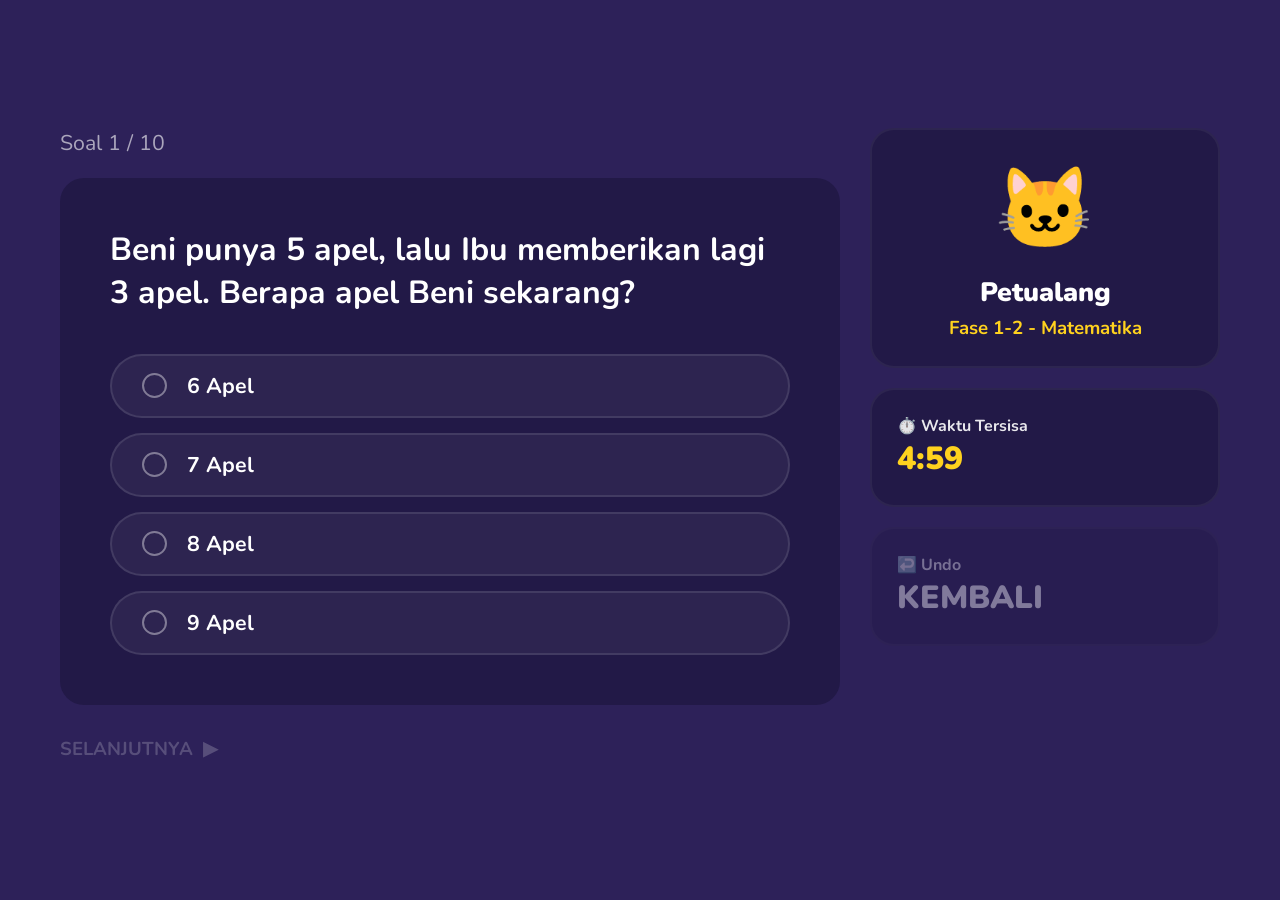
==== commit 272657d5: "last push" ====
--- a/kuis.html
+++ b/kuis.html
@@ -21,9 +21,6 @@
                 </div>
 
                 <div class="footer-nav">
-                    <button class="btn-nav" id="btn-sebelumnya" disabled>
-                        <span>◀</span> SEBELUMNYA
-                    </button>
                     <button class="btn-nav" id="btn-selanjutnya" disabled>
                         SELANJUTNYA <span>▶</span>
                     </button>
@@ -42,9 +39,9 @@
                     <div class="info-value" id="timer">05:00</div>
                 </div>
 
-                <div class="widget-kuis" style="opacity: 0.5;">
-                    <div class="info-label">Mode</div>
-                    <div class="info-value">Undo</div>
+                <div class="widget-kuis" id="btn-undo-widget" style="opacity: 0.4; cursor: not-allowed; transition: opacity 0.2s, transform 0.1s;">
+                    <div class="info-label">↩️ Undo</div>
+                    <div class="info-value">KEMBALI</div>
                 </div>
             </aside>
         </div>
@@ -267,7 +264,7 @@
 
             document.getElementById('display-progress').innerText = `Soal ${nomorUrut} / ${totalSoal}`;
             document.getElementById('teks-soal').innerText = soalAktif.teks;
-            document.getElementById('btn-sebelumnya').disabled = stackUndo.isEmpty();
+            updateUndoWidget();
             document.getElementById('btn-selanjutnya').disabled = true;
 
             const containerOpsi = document.getElementById('container-opsi');
@@ -295,28 +292,47 @@
             });
         }
 
+        function updateUndoWidget() {
+            const widget = document.getElementById('btn-undo-widget');
+            if (stackUndo.isEmpty()) {
+                widget.style.opacity = '0.4';
+                widget.style.cursor = 'not-allowed';
+                widget.style.transform = '';
+            } else {
+                widget.style.opacity = '1';
+                widget.style.cursor = 'pointer';
+            }
+        }
+
+        document.getElementById('btn-undo-widget').onclick = () => {
+            if (stackUndo.isEmpty()) return;
+
+            // ======= [LOGIKA STRUKTUR DATA: DEQUE ENQUEUE FRONT SOAL AKTIF UNTUK DIKEMBALIKAN] =======
+            antreanKuis.enqueueFront(soalAktif);
+            // ======= [LOGIKA STRUKTUR DATA: STACK POP AMBIL SOAL SEBELUMNYA] =======
+            const soalLama = stackUndo.pop();
+
+            hitungSkorLive();
+            nomorUrut -= 2;
+            if (nomorUrut < 0) nomorUrut = 0;
+            soalAktif = null;
+
+            // ======= [LOGIKA STRUKTUR DATA: DEQUE ENQUEUE FRONT SOAL LAMA AGAR LANGSUNG DIRENDER] =======
+            antreanKuis.enqueueFront(soalLama);
+            tampilkanSoal();
+        };
+
+        document.getElementById('btn-undo-widget').addEventListener('mousedown', () => {
+            if (!stackUndo.isEmpty()) document.getElementById('btn-undo-widget').style.transform = 'scale(0.95)';
+        });
+        document.getElementById('btn-undo-widget').addEventListener('mouseup', () => {
+            document.getElementById('btn-undo-widget').style.transform = '';
+        });
+
         document.getElementById('btn-selanjutnya').onclick = () => {
             // ======= [LOGIKA STRUKTUR DATA: STACK PUSH SOAL AKTIF KE RIWAYAT UNDO] =======
             stackUndo.push(soalAktif);
             hitungSkorLive();
-            tampilkanSoal();
-        };
-
-        document.getElementById('btn-sebelumnya').onclick = () => {
-            if (stackUndo.isEmpty()) return;
-
-            // ======= [LOGIKA STRUKTUR DATA: DEQUE ENQUEUE FRONT SOAL AKTIF UNTUK DIKEMBALIKAN] =======
-            antreanKuis.enqueueFront(soalAktif);
-            // ======= [LOGIKA STRUKTUR DATA: STACK POP AMBIL SOAL SEBELUMNYA] =======
-            const soalLama = stackUndo.pop();
-
-            hitungSkorLive();
-            nomorUrut -= 2;
-            if (nomorUrut < 0) nomorUrut = 0;
-            soalAktif = null;
-
-            // ======= [LOGIKA STRUKTUR DATA: DEQUE ENQUEUE FRONT SOAL LAMA AGAR LANGSUNG DIRENDER] =======
-            antreanKuis.enqueueFront(soalLama);
             tampilkanSoal();
         };
 
--- a/style.css
+++ b/style.css
@@ -1062,3 +1062,28 @@
         flex-direction: column;
     }
 }
+
+/* ===== TAB KELAS LEADERBOARD ===== */
+.btn-tab-kelas {
+    background: rgba(255, 255, 255, 0.1);
+    border: 2px solid rgba(255, 255, 255, 0.2);
+    border-radius: 50px;
+    color: rgba(255, 255, 255, 0.7);
+    font-family: 'Nunito', sans-serif;
+    font-size: 11pt;
+    font-weight: 700;
+    padding: 8px 18px;
+    cursor: pointer;
+    transition: background 0.2s, border-color 0.2s, color 0.2s, transform 0.1s;
+}
+.btn-tab-kelas:hover {
+    background: rgba(255, 255, 255, 0.2);
+    color: white;
+    transform: scale(1.04);
+}
+.btn-tab-kelas.active {
+    background: var(--color-biru-tua, #3a86ff);
+    border-color: var(--color-biru-muda, #6eb5ff);
+    color: white;
+    box-shadow: 0 0 14px rgba(58, 134, 255, 0.5);
+}
